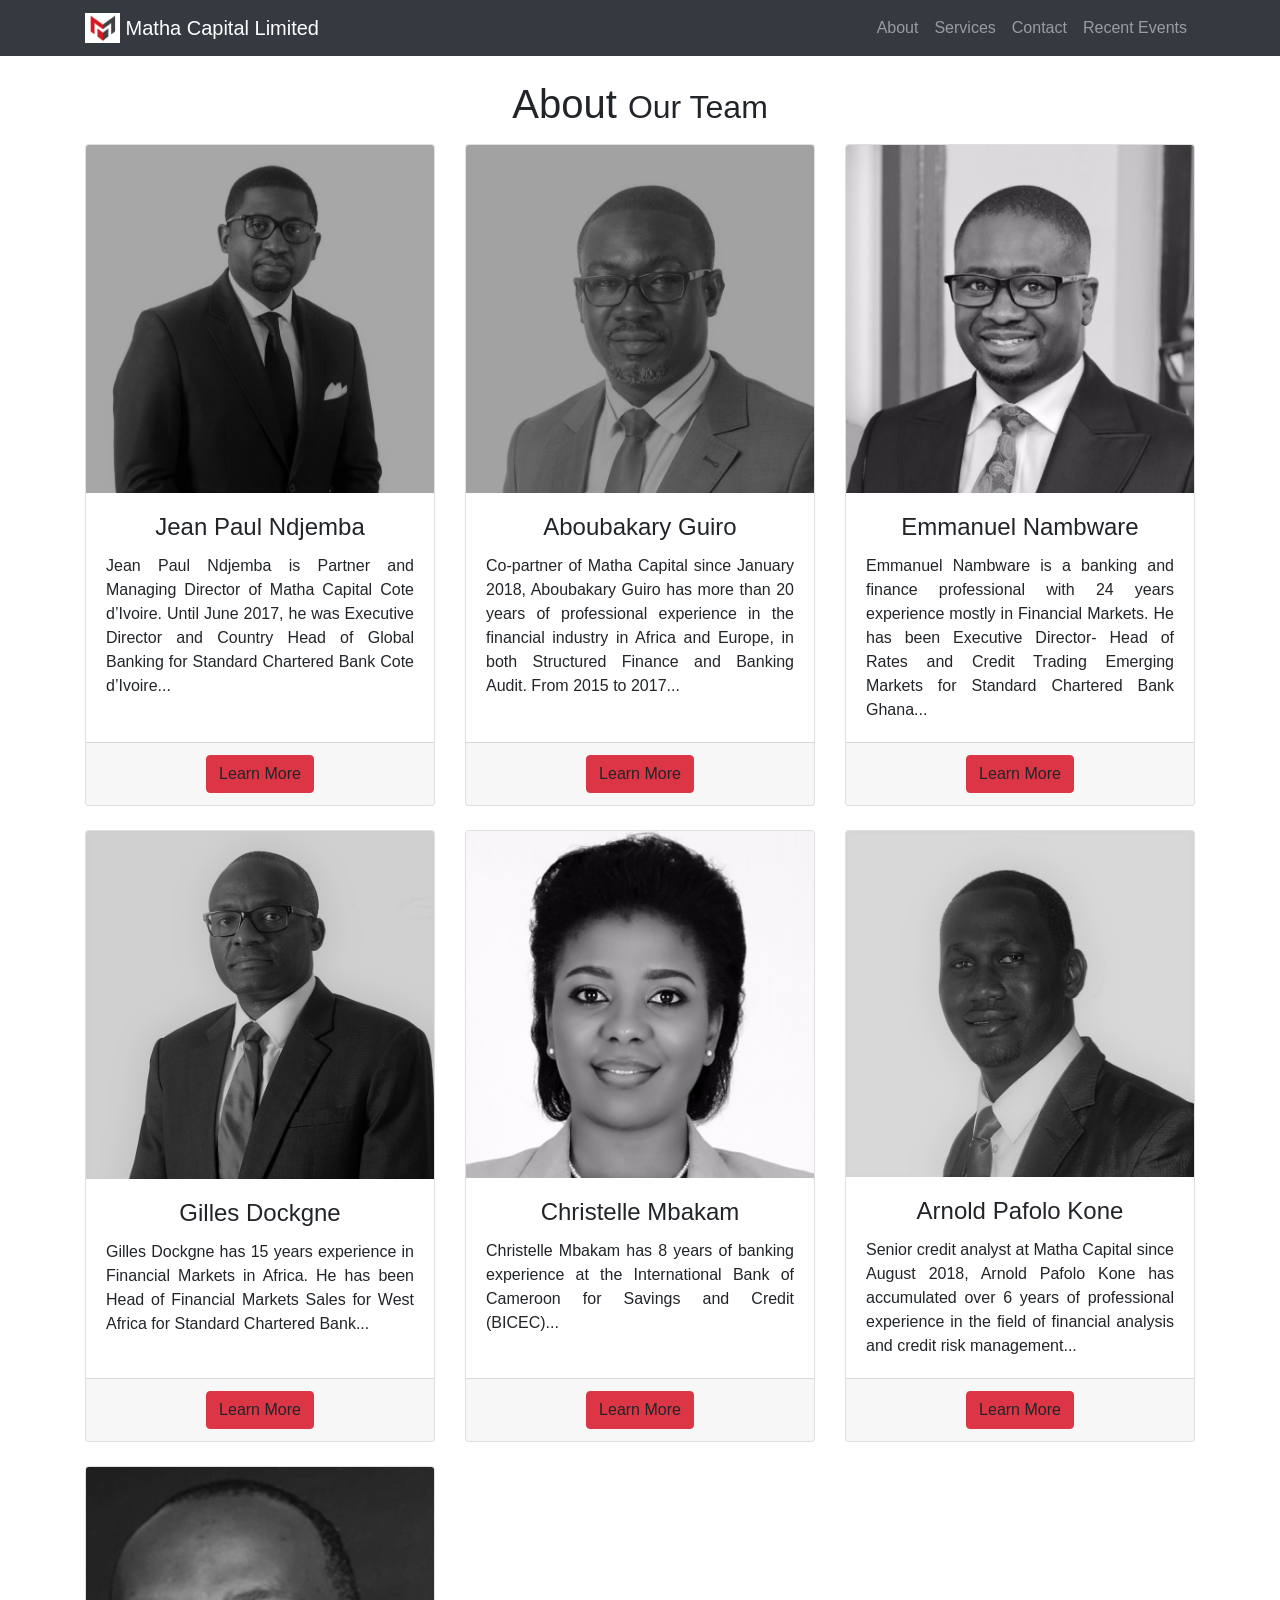
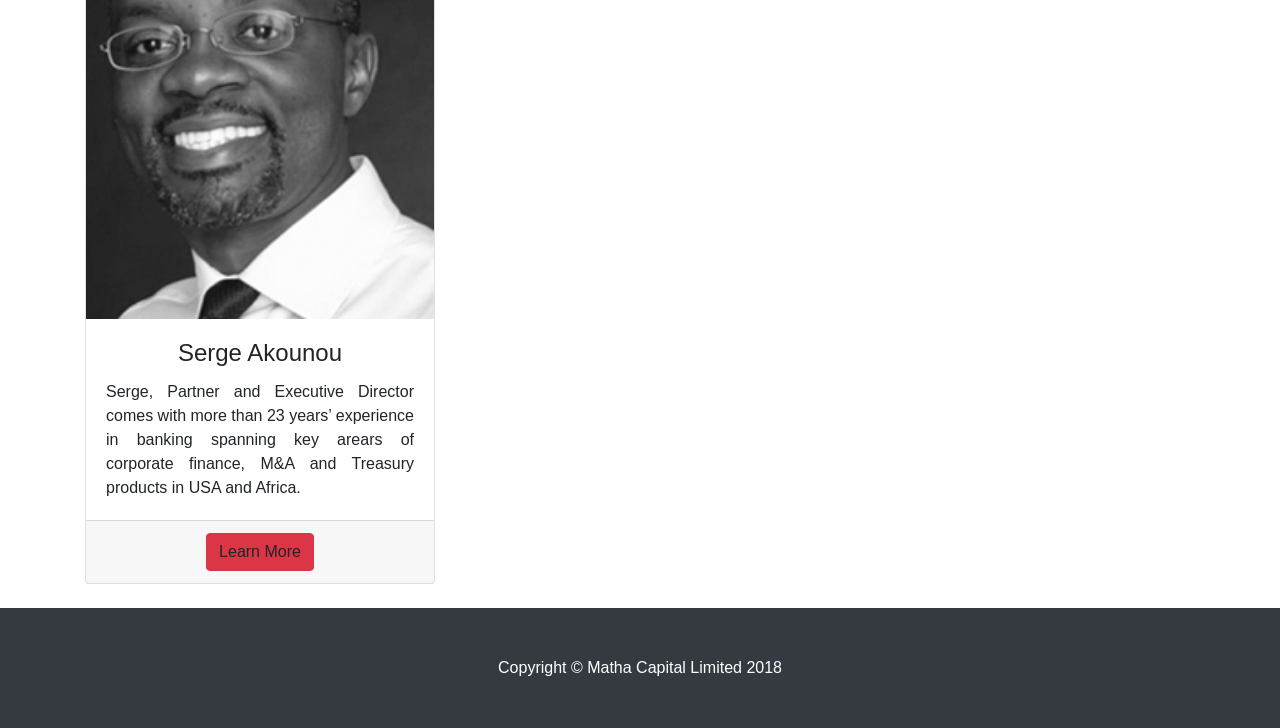
==== about-2.html @ 327498a1 "added rwanda office information" ====
﻿<!DOCTYPE html>
<html lang="en">
<head>
    <meta charset="utf-8">
    <meta name="viewport" content="width=device-width, initial-scale=1, shrink-to-fit=no">
    <meta name="description" content="">
    <meta name="author" content="">
    <link rel="icon" href="img/mathacaplogo.png" type="image/x-icon">
    <title>Matha Capital Limited</title>

    <!-- Bootstrap core CSS -->
    <link href="vendor/bootstrap/css/bootstrap.min.css" rel="stylesheet">
    <!-- Custom styles for this template -->
    <link href="css/modern-business.css" rel="stylesheet">
</head>

<body>
    <!-- Navigation -->
    <nav class="navbar fixed-top navbar-expand-lg navbar-dark bg-dark fixed-top">
        <div class="container">
            <img src="img/mathacaplogo.png" alt="Alternate Text" height="30" width="35" />
            <a class="navbar-brand" href="index.html">&nbsp;Matha Capital Limited</a>
            <button class="navbar-toggler navbar-toggler-right" type="button" data-toggle="collapse" data-target="#navbarResponsive" aria-controls="navbarResponsive" aria-expanded="false" aria-label="Toggle navigation">
                <span class="navbar-toggler-icon"></span>
            </button>
            <div class="collapse navbar-collapse" id="navbarResponsive">
                <ul class="navbar-nav ml-auto">
                    <li class="nav-item">
                        <a class="nav-link" href="about.html">About</a>
                    </li>
                    <li class="nav-item">
                        <a class="nav-link" href="services.html">Services</a>
                    </li>
                    <li class="nav-item">
                        <a class="nav-link" href="contact.html">Contact</a>
                    </li>
                    <li class="nav-item">
                        <a class="nav-link" href="blog-home-1.html">Recent Events</a>
                    </li>
                </ul>
            </div>
        </div>
    </nav>


    <!-- Page Content -->
    <div class="container">
        <!-- Page Heading/Breadcrumbs -->
        <h1 class="mt-4 mb-3 text-center">
            About <small>Our Team</small>
        </h1>

        <!-- /.row -->
        <!-- Team Members -->
        <div class="row">
            <div class="col-lg-4 mb-4">
                <div class="card h-100 text-center">
                    <img class="card-img-top" src="img/jeanpaul.jpg" alt="">
                    <div class="card-body">
                        <h4 class="card-title">Jean Paul Ndjemba</h4>
                        <p class="card-text text-justify">Jean Paul Ndjemba is Partner and Managing Director of Matha Capital Cote d’Ivoire. 
                            Until June 2017, he was Executive Director and Country Head of Global Banking for Standard Chartered Bank Cote d’Ivoire...</p>
                    </div>
                    <div class="card-footer">
                        <a class="btn btn-primary btn-danger" data-toggle="modal" data-target="#jeanpaul">Learn More</a>
                    </div>
                </div>
            </div>

            <!--Jean Paul Modal Content-->
            <div class="modal fade" id="jeanpaul" role="dialog">
                <div class="modal-dialog modal-lg">
                    <div class="modal-content text-center">
                        <div class="modal-body">
                            <img class="img-fluid mb-5" src="img/jeanpaul.jpg" alt="" height="400" width="400">
                            <p class="mb-5 text-justify">
                                Jean Paul Ndjemba is Partner and Managing Director of Matha Capital Cote d’Ivoire.
                                Until June 2017, he was Executive Director and Country Head of Global Banking for Standard Chartered Bank Cote d’Ivoire, overseeing Corporate, Investment and Institutional Banking, Treasury and Transaction Banking. Before relocating to Cote d’Ivoire, he held the position of Executive Director and Country Head of Corporate and Institutional Clients at Standard Chartered Bank Mauritius Limited from 2011 to 2014.
                                Prior to that Jean Paul was Head of Global Corporate for Standard Chartered Bank Vietnam Limited, in addition to his Governance role as Chief Executive Officer of Standard Chartered Bank Hanoi Branch. Jean Paul was also the Chief Representative of Standard Chartered Bank in Vietnam’s Asia Commercial Bank, an affiliate company of Standard Chartered Bank between 2007 and 2009.
                                In Singapore, he held the roles of Group Product Manager in Transaction Banking, overseeing Clearing and Continuous Linked Settlement in 56 countries and Senior Manager in Asia Governance and Strategic initiatives while at Standard Chartered Bank Singapore. He has a solid experience in many areas of Banking including Corporate and Investment Banking, Financial Markets, Transaction Banking and Governance.
                                Jean Paul brings with him a wealth of diverse experience with 16 years in Banking across Asia and Africa. Jean Paul graduated from The George Washington University with degrees in Finance and Economics.
                            </p>
                            <a class="btn btn-primary btn-danger" data-dismiss="modal">
                                Close
                            </a>
                        </div>
                    </div>
                </div>
            </div>



            <div class="col-lg-4 mb-4">
                <div class="card h-100 text-center">
                    <img class="card-img-top" src="img/abou_small.png" alt="">
                    <div class="card-body">
                        <h4 class="card-title">Aboubakary Guiro</h4>
                        <p class="card-text text-justify">
                            Co-partner of Matha Capital since January 2018, Aboubakary Guiro has more than 20 years of professional experience in the financial industry
                            in Africa and Europe, in both Structured Finance and Banking Audit. From 2015 to 2017...
                        </p>
                    </div>
                    <div class="card-footer">
                        <a class="btn btn-primary btn-danger" data-toggle="modal" data-target="#abou">Learn More</a>
                    </div>
                </div>
            </div>


            <!--Abou Modal Content-->
            <div class="modal fade" id="abou" role="dialog">
                <div class="modal-dialog modal-lg">
                    <div class="modal-content text-center">
                        <div class="modal-body">
                            <img class="img-fluid mb-5" src="img/abou_small.png" alt="" height="400" width="400">
                            <p class="mb-5 text-justify">
                                Co-partner of Matha Capital since January 2018, Aboubakary Guiro has more than 20 years of professional experience in the financial industry in Africa and Europe, in both Structured Finance and Banking Audit. From 2015 to 2017, Aboubakary has held the position of Director of Large Corporate and Commodities at Standard Chartered Bank Cote d'Ivoire and has been acting as the Head of Corporate Banking for 8 months.
                                Prior Standard Chartered Bank, Aboubakary has held various roles over 16 years with BNP Paribas group including: Deputy Director of Corporate Clients at BICICI in Cote d'Ivoire, with the management of the Bank's participation in several Structured Finance projects in favour of the Ministry of Economy and Finance, FER and ANSUT,
                                Business Manager at BICIGUI in Guinea Conakry,  Senior Auditor at the BNPParibas General Inspection in France with several audit missions in the BNPParibas network in Africa, Europe and Asia.
                                Graduate of the National School of Statistics and Applied Economics of Abidjan (ENSEA), Aboubakary began his professional career at the National Office of Technical Studies and Development (BNETD) as a Consultant in charge of studies in the Department Economic and Financial Studies. He has worked on studies related to the evaluation of the investment code as well as the competitiveness of the Ivorian economy.
                            </p>
                            <a class="btn btn-primary btn-danger" data-dismiss="modal">
                                Close
                            </a>
                        </div>
                    </div>
                </div>
            </div>




            <div class="col-lg-4 mb-4">
                <div class="card h-100 text-center">
                    <img class="card-img-top" src="img/nambi_sm.png" alt="">
                    <div class="card-body">
                        <h4 class="card-title">Emmanuel Nambware</h4>
                        <p class="card-text text-justify">
                            Emmanuel Nambware is a banking and finance professional with 24 years experience mostly in Financial Markets.
                            He has been Executive Director- Head of Rates and Credit Trading Emerging Markets for Standard Chartered Bank Ghana...
                        </p>
                    </div>
                    <div class="card-footer">
                        <a class="btn btn-primary btn-danger" data-toggle="modal" data-target="#nambi">Learn More</a>
                    </div>
                </div>
            </div>
        </div>
        <!--Nambi Modal Content-->
        <div class="modal fade" id="nambi" role="dialog">
            <div class="modal-dialog modal-lg">
                <div class="modal-content text-center">
                    <div class="modal-body">
                        <img class="img-fluid mb-5" src="img/nambi_sm.png" alt="" height="400" width="400">
                        <p class="mb-5 text-justify">
                            Emmanuel Nambware is a banking and finance professional with 24 years experience mostly in Financial Markets.
                            He has been Executive Director- Head of Rates and Credit Trading Emerging Markets for Standard Chartered Bank Ghana, with coverage of West Africa (excluding Nigeria) and selected Central African markets.
                            Until recently, Emmanuel was also in charge of the Cote d’Ivoire Financial Markets. While Responsible for deploying Fixed Income and rates traded products in Ghana and the sub region, Emmanuel was instrumental in setting up the Ghana Fixed Income trading for the bank and the market at large.
                            Having been a member of key market committees at the Ghana Stock Exchange’s Ghana Fixed Income Market, and a Vice President of the Financial Markets Association (ACI Ghana), Emmanuel has been involved in the development and deployment of trading instruments, government borrowing strategies and risk management solutions.
                            Emmanuel joined Standard Chartered from Stanbic Bank in ZimbabwPe as Head of Asset and Liability Management and Fixed Income Trading and has covered such markets as Zambia, Nigeria and India in similar trading capacity.
                            Before joining Standard Chartered bank, Emmanuel was Chief Dealer Money Markets at Stanbic Bank Zimbabwe.
                            He holds a diploma in Treasury Management and Trade Finance and ACI dealing certificate.
                        </p>
                        <a class="btn btn-primary btn-danger" data-dismiss="modal">
                            Close
                        </a>
                    </div>
                </div>
            </div>
        </div>




        <div class="row">
            <div class="col-lg-4 mb-4">
                <div class="card h-100 text-center">
                    <img class="card-img-top" src="img/gilles_sm.png" alt="">
                    <div class="card-body">
                        <h4 class="card-title">Gilles Dockgne</h4>
                        <p class="card-text text-justify">
                            Gilles Dockgne has 15 years experience in Financial Markets in Africa.
                            He has been Head of Financial Markets Sales for West Africa for Standard Chartered Bank...
                        </p>
                    </div>
                    <div class="card-footer">
                        <a class="btn btn-primary btn-danger" data-toggle="modal" data-target="#giles">Learn More</a>
                    </div>
                </div>
            </div>
            <!--Gilles Modal Content-->
            <div class="modal fade" id="giles" role="dialog">
                <div class="modal-dialog modal-lg">
                    <div class="modal-content text-center">
                        <div class="modal-body">
                            <img class="img-fluid mb-5" src="img/gilles_sm.png" alt="" height="400" width="400">
                            <p class="mb-5 text-justify">
                                Gilles Dockgne has 15 years experience in Financial Markets in Africa. He has been Head of Financial Markets Sales for West Africa for Standard Chartered Bank. 
                                He simultaneously ran the dealing room of Standard Chartered Bank in Cameroon. With teams in 04 countries (Cameroon, Cote d’Ivoire, Gambia and Sierra Leone) in the region, 
                                Gilles focused on servicing the institutional (sovereign, central and commercial banks) and corporate clients across Financial Market instruments including rates, 
                                foreign exchange, commodities and derivatives. Gilles Dockgne has actively participated to the arrangement, structuring, execution and implementation of foreign 
                                exchange risk management solutions through long term cross currency swaps, for the Republics of Senegal and Cameroon. Before joining Standard Chartered bank, Gilles was 
                                respectively internal auditor and Assistant Treasurer with Commercial Bank of Cameroon and Ecobank Cameroon. He holds a postgraduate diploma in Management of Banks and 
                                Financial Institutions from the Catholic university of Lille – France, and a Masters in Finance from the Skema Business school of Lille - France.
                            </p>
                            <a class="btn btn-primary btn-danger" data-dismiss="modal">
                                Close
                            </a>
                        </div>
                    </div>
                </div>
            </div>

            <div class="col-lg-4 mb-4">
                <div class="card h-100 text-center">
                    <img class="card-img-top" src="img/christelle_sm.png" alt="">
                    <div class="card-body">
                        <h4 class="card-title">Christelle Mbakam</h4>
                        <p class="card-text text-justify">
                            Christelle Mbakam has 8 years of banking
                            experience at the International Bank of Cameroon for Savings and Credit (BICEC)...
                        </p>
                    </div>
                    <div class="card-footer">
                        <a class="btn btn-primary btn-danger" data-toggle="modal" data-target="#christelle">Learn More</a>
                    </div>
                </div>
            </div>

            <!--chistelle Modal Content-->
            <div class="modal fade" id="christelle" role="dialog">
                <div class="modal-dialog modal-lg">
                    <div class="modal-content text-center">
                        <div class="modal-body">
                            <img class="img-fluid mb-5" src="img/christelle_sm.png" alt="" height="400" width="400">
                            <p class="mb-5 text-justify">
                                Christelle Mbakam has 8 years of banking experience at the International Bank of Cameroon for Savings and Credit (BICEC). 
                                Christelle has evolved respectively in two of the main strategic fields of Commercial Banking: the Credit Administration Department and the Corporate Banking Department. 
                                As an Assistant to the Director of Credit at BICEC, she was in charge of the administrative follow-up of the decision-making process, and the roll-out of numerous syndicated loans. 
                                She has planned and organized numerous Credit Committees as well as several Board of Directors meetings for credit approval. Promoted at the Corporate Banking Department, 
                                Christelle was in charge of assisting the Key Account Managers, with the monitoring of commitments and the administrative management of client portfolios: 
                                from the opening of accounts to the notification of agreement or refusal of credit facilities, among other responsibilities. Thus, for many years, she had the privilege of following bilaterally, 
                                the financial indicators and business expansion of Cameroon's largest corporate and multinationals. Christelle Mbakam studied Administration and Marketing Management in Douala.
                            </p>
                            <a class="btn btn-primary btn-danger" data-dismiss="modal">
                                Close
                            </a>
                        </div>
                    </div>
                </div>
            </div>

            <div class="col-lg-4 mb-4">
                    <div class="card h-100 text-center">
                        <img class="card-img-top" src="img/arnoldbw.jpg" alt="">
                        <div class="card-body">
                            <h4 class="card-title">Arnold Pafolo Kone</h4>
                            <p class="card-text text-justify">
                                Senior credit analyst at Matha Capital since August 2018, Arnold Pafolo Kone has accumulated over 6 years of professional experience in the field of financial analysis and credit risk management...
                            </p>
                        </div>
                        <div class="card-footer">
                            <a class="btn btn-primary btn-danger" data-toggle="modal" data-target="#arnold">Learn More</a>
                        </div>
                    </div>
                </div>

                <!--arnold Modal Content-->
                <div class="modal fade" id="arnold" role="dialog">
                    <div class="modal-dialog modal-lg">
                        <div class="modal-content text-center">
                            <div class="modal-body">
                                <img class="img-fluid mb-5" src="img/arnoldbw.jpg" alt="" height="400" width="400">
                                <p class="mb-5 text-justify">
                                    Senior credit analyst at Matha Capital since August 2018, Arnold Pafolo Kone has accumulated over 6 years of professional experience in the field of financial analysis and credit risk management. 
                                    In 2012 he was retained by Banque Sahelo Saharan BSIC, where he held the position of senior credit analyst.
                                    He then joined the BNP PARIBAS group, where he has accumulated more than 5 years of professional experience, notably in the capacity of:
                                    – Senior credit analyst at Bicici at the risk sub-Saharan Africa platform for 4 years, with its active processing of credit files from 6 countries 
                                    (Ivory Coast, Senegal, Mali, Gabon, Guinea and Burkina Faso).
                                    – Then the position of business decision-maker assistant to the corporate clientele.
                                    Arnold Pafolo KONE studied at the free Mediterranean University of Tunis where he graduated from a Master in Finance risk Management
                                </p>
                                <a class="btn btn-primary btn-danger" data-dismiss="modal">
                                    Close
                                </a>
                            </div>
                        </div>
                    </div>
                </div>
                        <div class="col-lg-4 mb-4">
                            <div class="card h-100 text-center">
                                <img class="card-img-top" src="img/serge2.png" alt="" width="750px">
                                <div class="card-body">
                                    <h4 class="card-title">Serge Akounou</h4>
                                    <p class="card-text text-justify">
                                        Serge, Partner and Executive Director comes with more than 23 years’ experience in banking spanning key
                                        arears of
                                        corporate finance, M&A and Treasury products in USA and Africa.
                                    </p>
                                </div>
                                <div class="card-footer">
                                    <a class="btn btn-primary btn-danger" data-toggle="modal" data-target="#serge">Learn More</a>
                                </div>
                            </div>
                        </div>
                        
                        <!--Serge Modal Content-->
                        <div class="modal fade" id="serge" role="dialog">
                            <div class="modal-dialog modal-lg">
                                <div class="modal-content text-center">
                                    <div class="modal-body">
                                        <img class="img-fluid mb-5" src="img/serge2.png" alt="" height="400" width="400">
                                        <p class="mb-5 text-justify">
                                    Serge, Partner and Executive Director comes with more than 23 years’ experience in banking spanning key arears of
                                    corporate finance, M&A and Treasury products in USA and Africa. Serge’s extensive experience in banking in USA, working
                                    in with very dynamic teams at Bank of America Securities, Bear Stearns, Salomon Smith Barney and Citibank Corporate and
                                    Investment Bank. He also has very intimate knowledge of Finance in Africa having 8 combined years at the executive level
                                    in Standard Chartered Bank and Citibank Cameroon.
                                    
                                    Serge has also advised sovereigns in Africa on very high-profile debt raisings and equity sell offs transactions.
                                    
                                    Serge has an undergraduate education in Mathematics and Economics and holds an MBA in Finance from The Anderson School
                                    at UCLA.
                                        </p>
                                        <a class="btn btn-primary btn-danger" data-dismiss="modal">
                                            Close
                                        </a>
                                    </div>
                                </div>
                            </div>
    
            </div>
                        </div>
                        
                        </div>
        </div>


        <!-- /.row -->
    </div>
    <!-- /.container -->
    <!-- Footer -->
    <footer class="py-5 bg-dark">
        <div class="container">
            <p class="m-0 text-center text-white">Copyright &copy; Matha Capital Limited 2018</p>
        </div>
        <!-- /.container -->
    </footer>

    <!-- Bootstrap core JavaScript -->
    <script src="vendor/jquery/jquery.min.js"></script>
    <script src="vendor/bootstrap/js/bootstrap.bundle.min.js"></script>
</body>

</html>
---- css/modern-business.css ----
/*!
 * Start Bootstrap - Modern Business (https://startbootstrap.com/template-overviews/modern-business)
 * Copyright 2013-2017 Start Bootstrap
 * Licensed under MIT (https://github.com/BlackrockDigital/startbootstrap-logomodern-business-nav/blob/master/LICENSE)
 */

body {
    padding-top: 54px;
}

@media (min-width: 992px) {
    body {
        padding-top: 56px;
    }
}

.carousel-item {
    height: 65vh;
    min-height: 300px;
    background: no-repeat center center scroll;
    /*-webkit-background-size: cover;
  -moz-background-size: cover;
  -o-background-size: cover;*/
    background-size: cover;
}

.container {
    position: relative;
}

/* Bottom right text */
.text-block {
    position: absolute;
    bottom: 20px;
    right: 20px;
    background-color: black;
    color: white;
    padding-left: 20px;
    padding-right: 20px;
}

.portfolio-item {
    margin-bottom: 30px;
}

.tinted {
    opacity: 0.8;
}
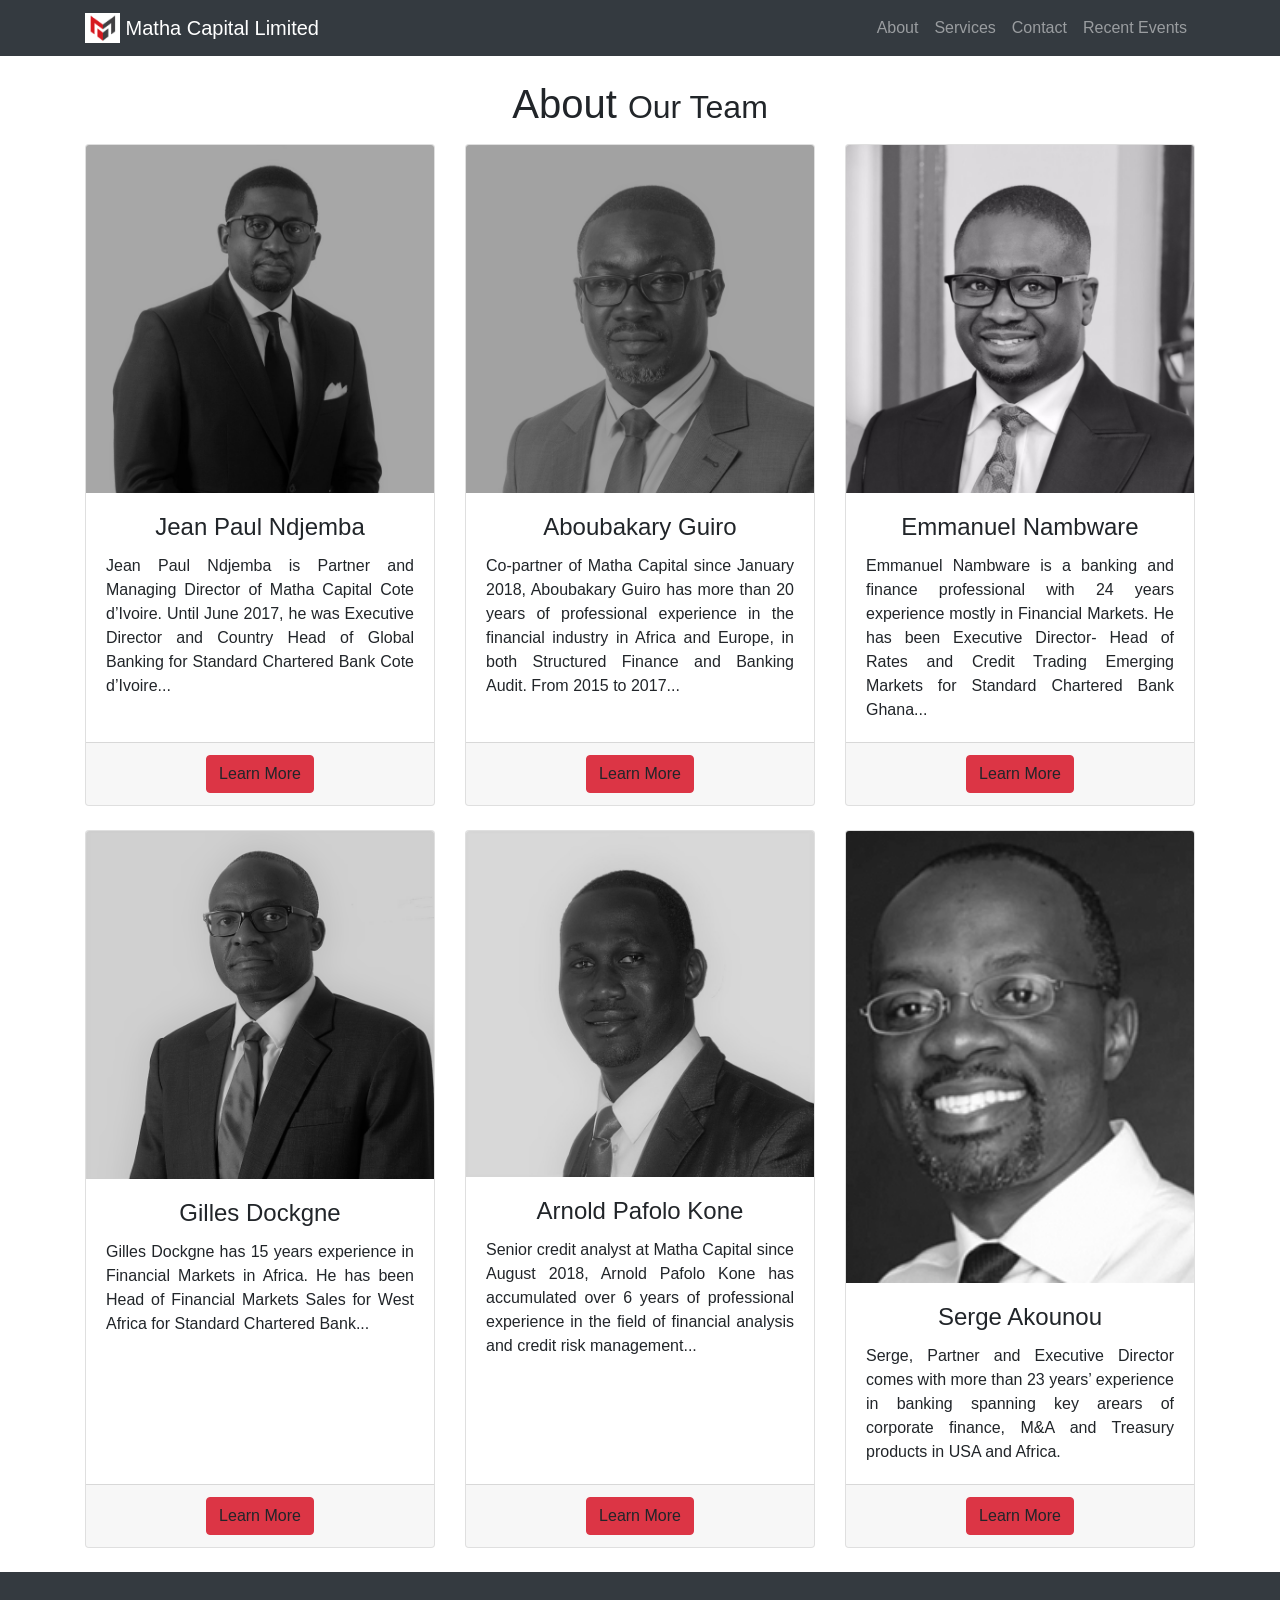
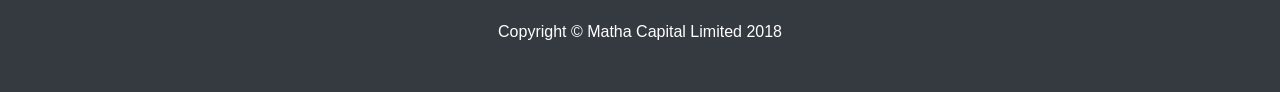
==== commit bec3798c: "corrected rwanda address" ====
--- a/about-2.html
+++ b/about-2.html
@@ -211,44 +211,6 @@
                 </div>
             </div>
 
-            <div class="col-lg-4 mb-4">
-                <div class="card h-100 text-center">
-                    <img class="card-img-top" src="img/christelle_sm.png" alt="">
-                    <div class="card-body">
-                        <h4 class="card-title">Christelle Mbakam</h4>
-                        <p class="card-text text-justify">
-                            Christelle Mbakam has 8 years of banking
-                            experience at the International Bank of Cameroon for Savings and Credit (BICEC)...
-                        </p>
-                    </div>
-                    <div class="card-footer">
-                        <a class="btn btn-primary btn-danger" data-toggle="modal" data-target="#christelle">Learn More</a>
-                    </div>
-                </div>
-            </div>
-
-            <!--chistelle Modal Content-->
-            <div class="modal fade" id="christelle" role="dialog">
-                <div class="modal-dialog modal-lg">
-                    <div class="modal-content text-center">
-                        <div class="modal-body">
-                            <img class="img-fluid mb-5" src="img/christelle_sm.png" alt="" height="400" width="400">
-                            <p class="mb-5 text-justify">
-                                Christelle Mbakam has 8 years of banking experience at the International Bank of Cameroon for Savings and Credit (BICEC). 
-                                Christelle has evolved respectively in two of the main strategic fields of Commercial Banking: the Credit Administration Department and the Corporate Banking Department. 
-                                As an Assistant to the Director of Credit at BICEC, she was in charge of the administrative follow-up of the decision-making process, and the roll-out of numerous syndicated loans. 
-                                She has planned and organized numerous Credit Committees as well as several Board of Directors meetings for credit approval. Promoted at the Corporate Banking Department, 
-                                Christelle was in charge of assisting the Key Account Managers, with the monitoring of commitments and the administrative management of client portfolios: 
-                                from the opening of accounts to the notification of agreement or refusal of credit facilities, among other responsibilities. Thus, for many years, she had the privilege of following bilaterally, 
-                                the financial indicators and business expansion of Cameroon's largest corporate and multinationals. Christelle Mbakam studied Administration and Marketing Management in Douala.
-                            </p>
-                            <a class="btn btn-primary btn-danger" data-dismiss="modal">
-                                Close
-                            </a>
-                        </div>
-                    </div>
-                </div>
-            </div>
 
             <div class="col-lg-4 mb-4">
                     <div class="card h-100 text-center">
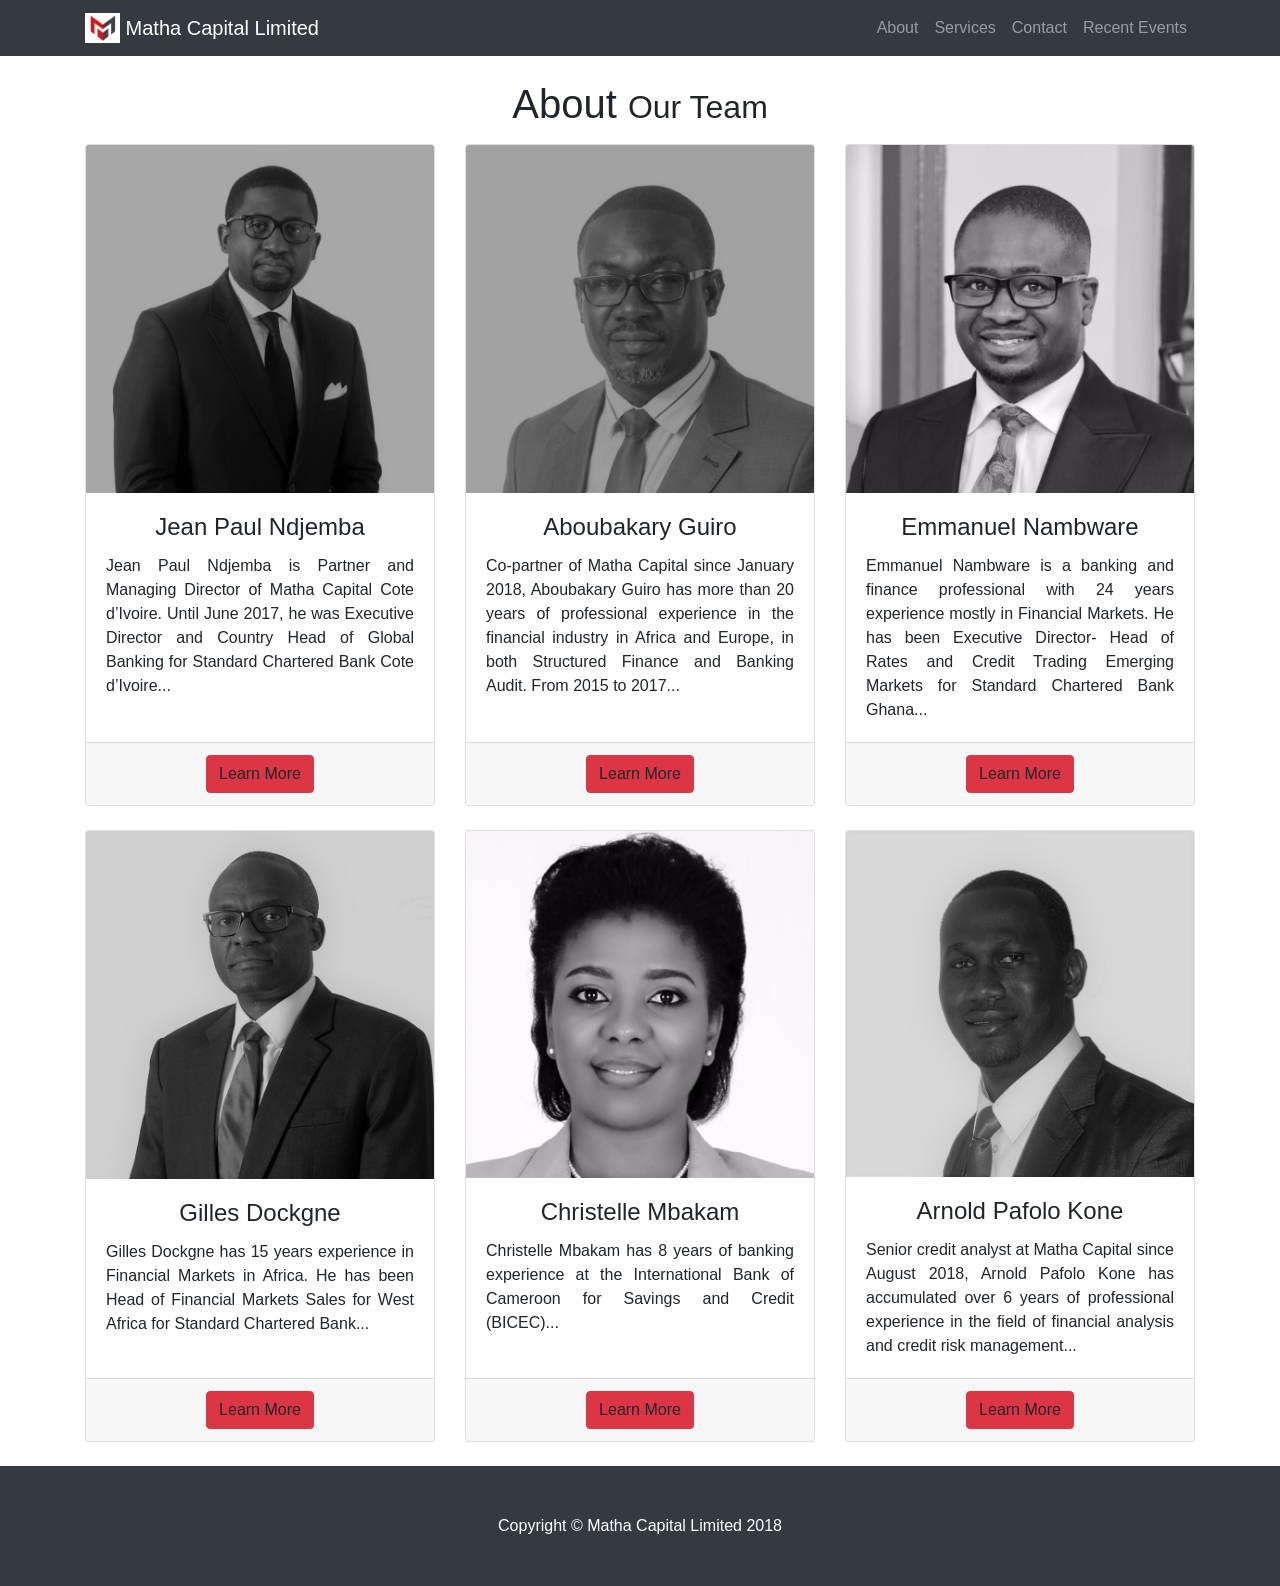
==== commit 327cd8c1: "removed serge from website" ====
--- a/about-2.html
+++ b/about-2.html
@@ -211,6 +211,44 @@
                 </div>
             </div>
 
+            <div class="col-lg-4 mb-4">
+                <div class="card h-100 text-center">
+                    <img class="card-img-top" src="img/christelle_sm.png" alt="">
+                    <div class="card-body">
+                        <h4 class="card-title">Christelle Mbakam</h4>
+                        <p class="card-text text-justify">
+                            Christelle Mbakam has 8 years of banking
+                            experience at the International Bank of Cameroon for Savings and Credit (BICEC)...
+                        </p>
+                    </div>
+                    <div class="card-footer">
+                        <a class="btn btn-primary btn-danger" data-toggle="modal" data-target="#christelle">Learn More</a>
+                    </div>
+                </div>
+            </div>
+
+            <!--chistelle Modal Content-->
+            <div class="modal fade" id="christelle" role="dialog">
+                <div class="modal-dialog modal-lg">
+                    <div class="modal-content text-center">
+                        <div class="modal-body">
+                            <img class="img-fluid mb-5" src="img/christelle_sm.png" alt="" height="400" width="400">
+                            <p class="mb-5 text-justify">
+                                Christelle Mbakam has 8 years of banking experience at the International Bank of Cameroon for Savings and Credit (BICEC). 
+                                Christelle has evolved respectively in two of the main strategic fields of Commercial Banking: the Credit Administration Department and the Corporate Banking Department. 
+                                As an Assistant to the Director of Credit at BICEC, she was in charge of the administrative follow-up of the decision-making process, and the roll-out of numerous syndicated loans. 
+                                She has planned and organized numerous Credit Committees as well as several Board of Directors meetings for credit approval. Promoted at the Corporate Banking Department, 
+                                Christelle was in charge of assisting the Key Account Managers, with the monitoring of commitments and the administrative management of client portfolios: 
+                                from the opening of accounts to the notification of agreement or refusal of credit facilities, among other responsibilities. Thus, for many years, she had the privilege of following bilaterally, 
+                                the financial indicators and business expansion of Cameroon's largest corporate and multinationals. Christelle Mbakam studied Administration and Marketing Management in Douala.
+                            </p>
+                            <a class="btn btn-primary btn-danger" data-dismiss="modal">
+                                Close
+                            </a>
+                        </div>
+                    </div>
+                </div>
+            </div>
 
             <div class="col-lg-4 mb-4">
                     <div class="card h-100 text-center">
@@ -249,7 +287,7 @@
                         </div>
                     </div>
                 </div>
-                        <div class="col-lg-4 mb-4">
+                        <!-- <div class="col-lg-4 mb-4">
                             <div class="card h-100 text-center">
                                 <img class="card-img-top" src="img/serge2.png" alt="" width="750px">
                                 <div class="card-body">
@@ -264,10 +302,10 @@
                                     <a class="btn btn-primary btn-danger" data-toggle="modal" data-target="#serge">Learn More</a>
                                 </div>
                             </div>
-                        </div>
+                        </div> -->
                         
                         <!--Serge Modal Content-->
-                        <div class="modal fade" id="serge" role="dialog">
+                        <!-- <div class="modal fade" id="serge" role="dialog">
                             <div class="modal-dialog modal-lg">
                                 <div class="modal-content text-center">
                                     <div class="modal-body">
@@ -290,7 +328,7 @@
                                     </div>
                                 </div>
                             </div>
-    
+     -->
             </div>
                         </div>
                         
